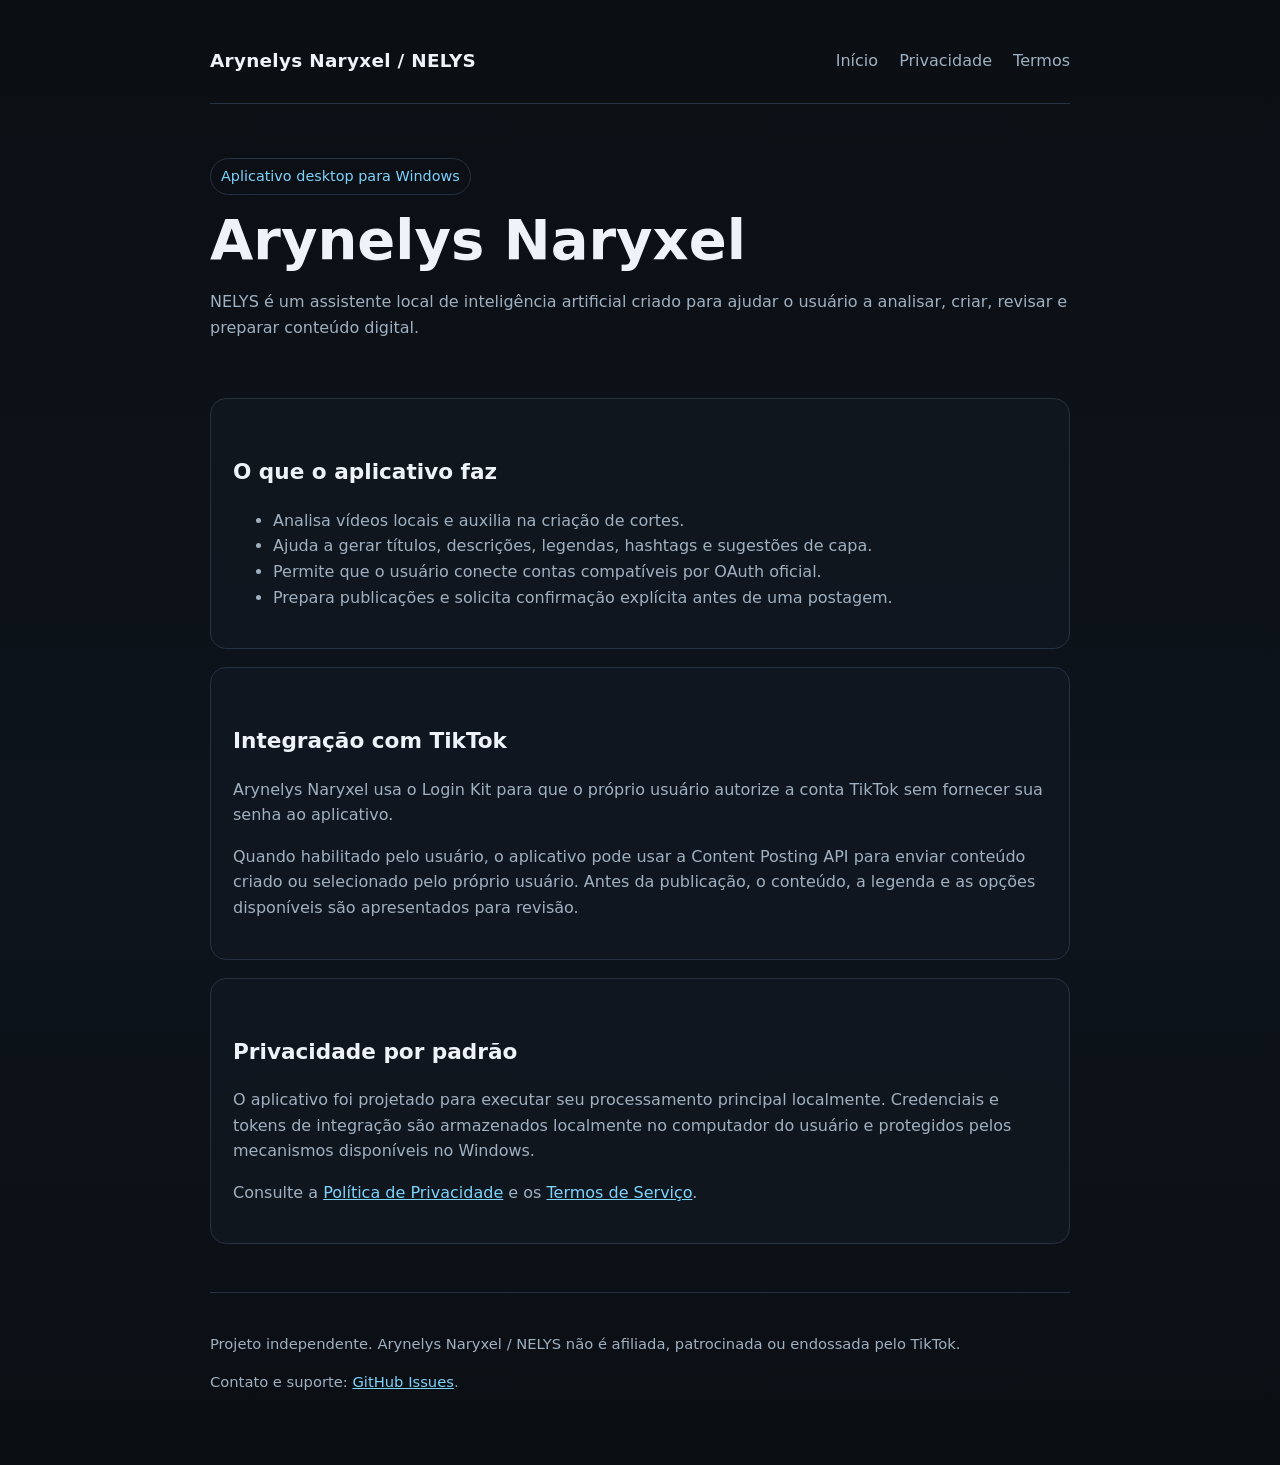
==== index.html @ c9e45aeb "Add files via upload" ====
<!doctype html>
<html lang="pt-BR">
<head>
<meta charset="utf-8">
<meta name="viewport" content="width=device-width,initial-scale=1">
<title>Arynelys Naryxel — NELYS</title>
<meta name="description" content="Arynelys Naryxel (NELYS) é um assistente local de IA para criação, revisão e publicação de conteúdo do próprio usuário.">

<style>
:root {
  color-scheme: dark;
  --bg:#0b0f14;
  --panel:#111821;
  --text:#edf3f8;
  --muted:#9fb0c0;
  --accent:#7dd3fc;
  --border:#263241;
}
*{box-sizing:border-box}
body{
  margin:0;
  font-family:system-ui,-apple-system,Segoe UI,Roboto,Arial,sans-serif;
  background:linear-gradient(180deg,#0b0f14,#0e141c 60%,#0b0f14);
  color:var(--text);
  line-height:1.6;
}
.wrap{max-width:900px;margin:0 auto;padding:32px 20px 56px}
header{
  display:flex;align-items:center;justify-content:space-between;gap:20px;
  padding:14px 0 28px;border-bottom:1px solid var(--border);
}
.brand{font-weight:800;font-size:1.15rem;letter-spacing:.3px}
nav a{color:var(--muted);text-decoration:none;margin-left:16px}
nav a:hover{color:var(--accent)}
.hero{padding:54px 0 24px}
h1{font-size:clamp(2rem,5vw,3.5rem);line-height:1.1;margin:0 0 18px}
h2{margin-top:34px;font-size:1.35rem}
p,li{color:var(--muted)}
.card{
  background:rgba(17,24,33,.78);
  border:1px solid var(--border);
  border-radius:16px;
  padding:22px;
  margin:18px 0;
}
.badge{
  display:inline-block;padding:6px 10px;border:1px solid var(--border);
  border-radius:999px;color:var(--accent);font-size:.9rem;margin-bottom:14px
}
a{color:var(--accent)}
footer{margin-top:48px;padding-top:24px;border-top:1px solid var(--border);color:var(--muted);font-size:.92rem}
code{background:#0a1118;border:1px solid var(--border);padding:.1em .35em;border-radius:6px;color:#d8f3ff}
</style>

</head>
<body>
<div class="wrap">

<header>
  <div class="brand">Arynelys Naryxel / NELYS</div>
  <nav>
    <a href="index.html">Início</a>
    <a href="privacy.html">Privacidade</a>
    <a href="terms.html">Termos</a>
  </nav>
</header>

<section class="hero">
  <span class="badge">Aplicativo desktop para Windows</span>
  <h1>Arynelys Naryxel</h1>
  <p>NELYS é um assistente local de inteligência artificial criado para ajudar o usuário a analisar, criar, revisar e preparar conteúdo digital.</p>
</section>

<div class="card">
  <h2>O que o aplicativo faz</h2>
  <ul>
    <li>Analisa vídeos locais e auxilia na criação de cortes.</li>
    <li>Ajuda a gerar títulos, descrições, legendas, hashtags e sugestões de capa.</li>
    <li>Permite que o usuário conecte contas compatíveis por OAuth oficial.</li>
    <li>Prepara publicações e solicita confirmação explícita antes de uma postagem.</li>
  </ul>
</div>

<div class="card">
  <h2>Integração com TikTok</h2>
  <p>Arynelys Naryxel usa o Login Kit para que o próprio usuário autorize a conta TikTok sem fornecer sua senha ao aplicativo.</p>
  <p>Quando habilitado pelo usuário, o aplicativo pode usar a Content Posting API para enviar conteúdo criado ou selecionado pelo próprio usuário. Antes da publicação, o conteúdo, a legenda e as opções disponíveis são apresentados para revisão.</p>
</div>

<div class="card">
  <h2>Privacidade por padrão</h2>
  <p>O aplicativo foi projetado para executar seu processamento principal localmente. Credenciais e tokens de integração são armazenados localmente no computador do usuário e protegidos pelos mecanismos disponíveis no Windows.</p>
  <p>Consulte a <a href="privacy.html">Política de Privacidade</a> e os <a href="terms.html">Termos de Serviço</a>.</p>
</div>

<footer>
  <p>Projeto independente. Arynelys Naryxel / NELYS não é afiliada, patrocinada ou endossada pelo TikTok.</p>
  <p>Contato e suporte: <a href="https://github.com/naryxelarynelys-stack/Arynelys-Naryxel/issues">GitHub Issues</a>.</p>
</footer>
</div>
</body>
</html>
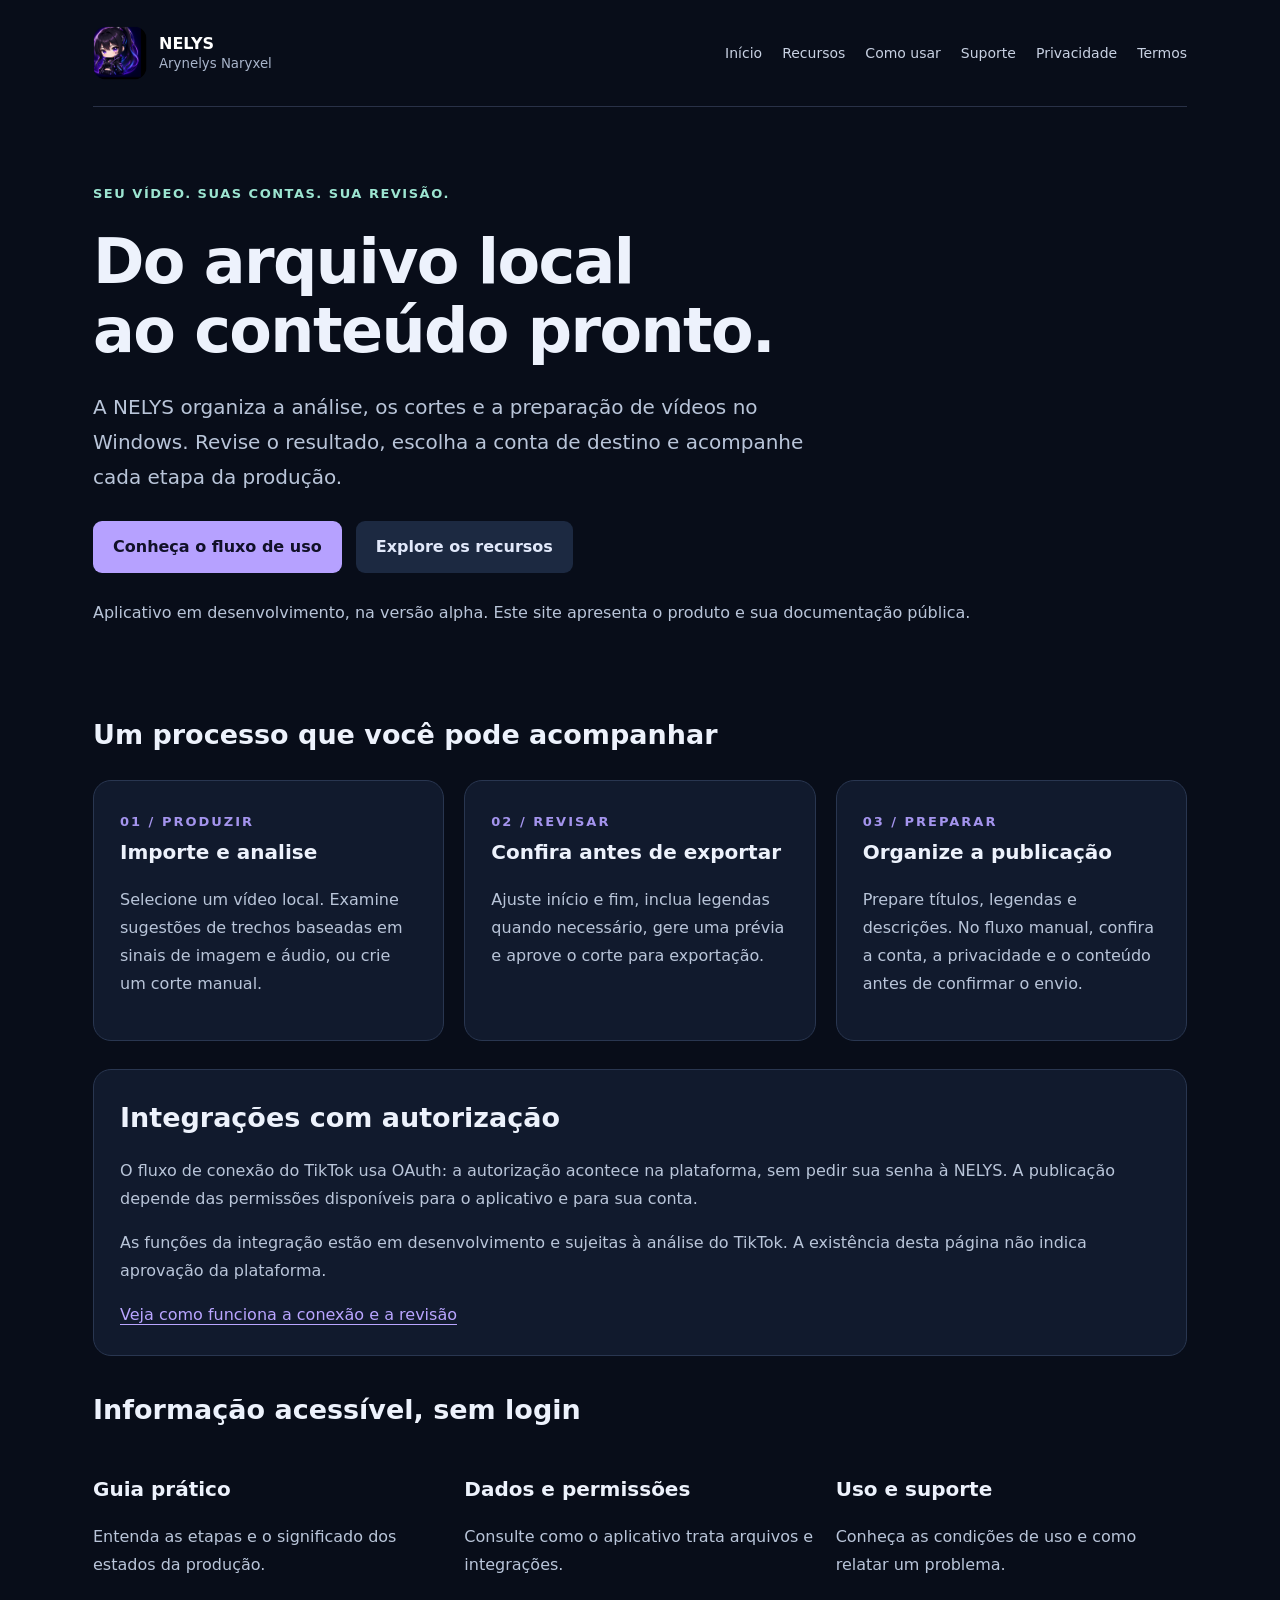
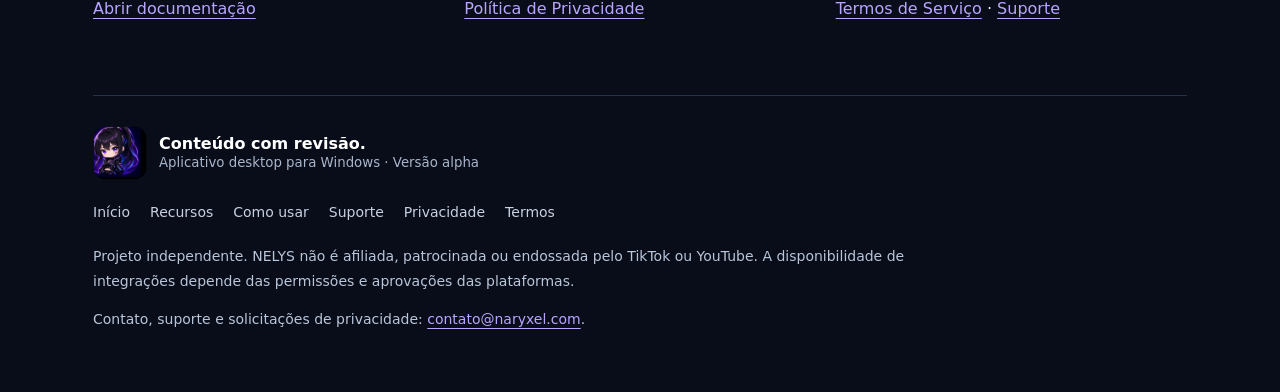
==== commit ee3415d7: "Add files via upload" ====
--- a/index.html
+++ b/index.html
@@ -1,102 +1 @@
-<!doctype html>
-<html lang="pt-BR">
-<head>
-<meta charset="utf-8">
-<meta name="viewport" content="width=device-width,initial-scale=1">
-<title>Arynelys Naryxel — NELYS</title>
-<meta name="description" content="Arynelys Naryxel (NELYS) é um assistente local de IA para criação, revisão e publicação de conteúdo do próprio usuário.">
-
-<style>
-:root {
-  color-scheme: dark;
-  --bg:#0b0f14;
-  --panel:#111821;
-  --text:#edf3f8;
-  --muted:#9fb0c0;
-  --accent:#7dd3fc;
-  --border:#263241;
-}
-*{box-sizing:border-box}
-body{
-  margin:0;
-  font-family:system-ui,-apple-system,Segoe UI,Roboto,Arial,sans-serif;
-  background:linear-gradient(180deg,#0b0f14,#0e141c 60%,#0b0f14);
-  color:var(--text);
-  line-height:1.6;
-}
-.wrap{max-width:900px;margin:0 auto;padding:32px 20px 56px}
-header{
-  display:flex;align-items:center;justify-content:space-between;gap:20px;
-  padding:14px 0 28px;border-bottom:1px solid var(--border);
-}
-.brand{font-weight:800;font-size:1.15rem;letter-spacing:.3px}
-nav a{color:var(--muted);text-decoration:none;margin-left:16px}
-nav a:hover{color:var(--accent)}
-.hero{padding:54px 0 24px}
-h1{font-size:clamp(2rem,5vw,3.5rem);line-height:1.1;margin:0 0 18px}
-h2{margin-top:34px;font-size:1.35rem}
-p,li{color:var(--muted)}
-.card{
-  background:rgba(17,24,33,.78);
-  border:1px solid var(--border);
-  border-radius:16px;
-  padding:22px;
-  margin:18px 0;
-}
-.badge{
-  display:inline-block;padding:6px 10px;border:1px solid var(--border);
-  border-radius:999px;color:var(--accent);font-size:.9rem;margin-bottom:14px
-}
-a{color:var(--accent)}
-footer{margin-top:48px;padding-top:24px;border-top:1px solid var(--border);color:var(--muted);font-size:.92rem}
-code{background:#0a1118;border:1px solid var(--border);padding:.1em .35em;border-radius:6px;color:#d8f3ff}
-</style>
-
-</head>
-<body>
-<div class="wrap">
-
-<header>
-  <div class="brand">Arynelys Naryxel / NELYS</div>
-  <nav>
-    <a href="index.html">Início</a>
-    <a href="privacy.html">Privacidade</a>
-    <a href="terms.html">Termos</a>
-  </nav>
-</header>
-
-<section class="hero">
-  <span class="badge">Aplicativo desktop para Windows</span>
-  <h1>Arynelys Naryxel</h1>
-  <p>NELYS é um assistente local de inteligência artificial criado para ajudar o usuário a analisar, criar, revisar e preparar conteúdo digital.</p>
-</section>
-
-<div class="card">
-  <h2>O que o aplicativo faz</h2>
-  <ul>
-    <li>Analisa vídeos locais e auxilia na criação de cortes.</li>
-    <li>Ajuda a gerar títulos, descrições, legendas, hashtags e sugestões de capa.</li>
-    <li>Permite que o usuário conecte contas compatíveis por OAuth oficial.</li>
-    <li>Prepara publicações e solicita confirmação explícita antes de uma postagem.</li>
-  </ul>
-</div>
-
-<div class="card">
-  <h2>Integração com TikTok</h2>
-  <p>Arynelys Naryxel usa o Login Kit para que o próprio usuário autorize a conta TikTok sem fornecer sua senha ao aplicativo.</p>
-  <p>Quando habilitado pelo usuário, o aplicativo pode usar a Content Posting API para enviar conteúdo criado ou selecionado pelo próprio usuário. Antes da publicação, o conteúdo, a legenda e as opções disponíveis são apresentados para revisão.</p>
-</div>
-
-<div class="card">
-  <h2>Privacidade por padrão</h2>
-  <p>O aplicativo foi projetado para executar seu processamento principal localmente. Credenciais e tokens de integração são armazenados localmente no computador do usuário e protegidos pelos mecanismos disponíveis no Windows.</p>
-  <p>Consulte a <a href="privacy.html">Política de Privacidade</a> e os <a href="terms.html">Termos de Serviço</a>.</p>
-</div>
-
-<footer>
-  <p>Projeto independente. Arynelys Naryxel / NELYS não é afiliada, patrocinada ou endossada pelo TikTok.</p>
-  <p>Contato e suporte: <a href="https://github.com/naryxelarynelys-stack/Arynelys-Naryxel/issues">GitHub Issues</a>.</p>
-</footer>
-</div>
-</body>
-</html>
+<!doctype html><html lang="pt-BR"><head><meta charset="utf-8"><meta name="viewport" content="width=device-width,initial-scale=1"><title>Crie, revise e prepare seus vídeos — Arynelys Naryxel / NELYS</title><meta name="description" content="Conheça a NELYS, aplicativo para Windows de análise de vídeos, revisão de cortes e preparação de conteúdo para redes sociais."><link rel="icon" href="./assets/nelys.png?v=20260911" type="image/png"><link rel="apple-touch-icon" href="./assets/nelys.png?v=20260911"><link rel="stylesheet" href="./assets/site.css"></head><body><a class="skip" href="#conteudo">Ir ao conteúdo</a><div class="wrap"><header><a class="brand" href="./"><img src="./assets/nelys.png?v=20260911" alt="Ícone do aplicativo NELYS" width="54" height="54"><span>NELYS<small>Arynelys Naryxel</small></span></a><nav aria-label="Navegação principal"><a href="./">Início</a><a href="./features/">Recursos</a><a href="./guide/">Como usar</a><a href="./support/">Suporte</a><a href="./privacy/">Privacidade</a><a href="./terms/">Termos</a></nav></header><main id="conteudo" class=""><section class="hero"><span class="eyebrow">Seu vídeo. Suas contas. Sua revisão.</span><h1>Do arquivo local<br>ao conteúdo pronto.</h1><p class="lead">A NELYS organiza a análise, os cortes e a preparação de vídeos no Windows. Revise o resultado, escolha a conta de destino e acompanhe cada etapa da produção.</p><div class="actions"><a class="button" href="guide/">Conheça o fluxo de uso</a><a class="button secondary" href="features/">Explore os recursos</a></div><p>Aplicativo em desenvolvimento, na versão alpha. Este site apresenta o produto e sua documentação pública.</p></section><section><h2>Um processo que você pode acompanhar</h2><div class="grid"><article class="card"><span class="step">01 / PRODUZIR</span><h3>Importe e analise</h3><p>Selecione um vídeo local. Examine sugestões de trechos baseadas em sinais de imagem e áudio, ou crie um corte manual.</p></article><article class="card"><span class="step">02 / REVISAR</span><h3>Confira antes de exportar</h3><p>Ajuste início e fim, inclua legendas quando necessário, gere uma prévia e aprove o corte para exportação.</p></article><article class="card"><span class="step">03 / PREPARAR</span><h3>Organize a publicação</h3><p>Prepare títulos, legendas e descrições. No fluxo manual, confira a conta, a privacidade e o conteúdo antes de confirmar o envio.</p></article></div></section><section class="card"><h2>Integrações com autorização</h2><p>O fluxo de conexão do TikTok usa OAuth: a autorização acontece na plataforma, sem pedir sua senha à NELYS. A publicação depende das permissões disponíveis para o aplicativo e para sua conta.</p><p>As funções da integração estão em desenvolvimento e sujeitas à análise do TikTok. A existência desta página não indica aprovação da plataforma.</p><a href="guide/#tiktok">Veja como funciona a conexão e a revisão</a></section><section><h2>Informação acessível, sem login</h2><div class="grid"><article><h3>Guia prático</h3><p>Entenda as etapas e o significado dos estados da produção.</p><a href="guide/">Abrir documentação</a></article><article><h3>Dados e permissões</h3><p>Consulte como o aplicativo trata arquivos e integrações.</p><a href="privacy/">Política de Privacidade</a></article><article><h3>Uso e suporte</h3><p>Conheça as condições de uso e como relatar um problema.</p><a href="terms/">Termos de Serviço</a> · <a href="support/">Suporte</a></article></div></section></main><footer><a class="brand" href="./"><img src="./assets/nelys.png?v=20260911" alt="NELYS" width="54" height="54"><span>Conteúdo com revisão.<small>Aplicativo desktop para Windows · Versão alpha</small></span></a><nav aria-label="Links do rodapé"><a href="./">Início</a><a href="./features/">Recursos</a><a href="./guide/">Como usar</a><a href="./support/">Suporte</a><a href="./privacy/">Privacidade</a><a href="./terms/">Termos</a></nav><p>Projeto independente. NELYS não é afiliada, patrocinada ou endossada pelo TikTok ou YouTube. A disponibilidade de integrações depende das permissões e aprovações das plataformas.</p><p>Contato, suporte e solicitações de privacidade: <a href="mailto:contato@naryxel.com">contato@naryxel.com</a>.</p></footer></div></body></html>
--- a/assets/site.css
+++ b/assets/site.css
@@ -0,0 +1 @@
+*{box-sizing:border-box}html{color-scheme:dark;scroll-behavior:smooth}body{margin:0;background:#080d19;color:#edf2fc;font:16px/1.75 system-ui,sans-serif}a{color:#b9a5ff;text-underline-offset:4px}a:focus-visible,summary:focus-visible{outline:3px solid #99eed8;outline-offset:5px}.wrap{max-width:1150px;margin:auto;padding:0 28px}header{display:flex;align-items:center;justify-content:space-between;gap:24px;padding:26px 0;border-bottom:1px solid #293147}.brand{display:flex;align-items:center;gap:12px;color:#fff;text-decoration:none;font-weight:750;line-height:1.35}.brand img{width:54px;height:54px;border-radius:14px}.brand small{display:block;color:#a9b5cb;font-weight:400}nav{display:flex;flex-wrap:wrap;gap:10px 20px}nav a{color:#c8d1e2;font-size:14px;text-decoration:none}nav a:hover{color:#c4b4ff}main{padding-bottom:44px}.hero{padding:72px 0 38px;max-width:900px}.badge,.eyebrow{color:#9ce5d1;font-size:13px;font-weight:700;letter-spacing:1.5px;text-transform:uppercase}h1{font-size:clamp(32px,5vw,62px);line-height:1.12;letter-spacing:-1.6px;margin:20px 0 24px}h2{font-size:27px;line-height:1.3;margin-top:36px}h3{font-size:20px;line-height:1.35}p,li{color:#b9c5d9}.lead{font-size:20px;max-width:740px}.grid{display:grid;grid-template-columns:repeat(3,1fr);gap:20px;margin:28px 0}.card{background:#111a2d;border:1px solid #293650;border-radius:18px;padding:26px}.card h2,.card h3{margin-top:4px}.actions{display:flex;flex-wrap:wrap;gap:14px;margin:26px 0}.button{display:inline-block;background:#b6a1ff;color:#111128;padding:12px 20px;border-radius:9px;font-weight:750;text-decoration:none}.button.secondary{background:#1c2941;color:#e1e8fa}.step{color:#a494ed;font-size:13px;letter-spacing:2px;font-weight:800}.note{border-left:3px solid #92dbc8;padding:8px 22px;background:#10222b;margin:28px 0}.legal{max-width:850px}.legal h1{font-size:44px}footer{padding:30px 0 46px;border-top:1px solid #293147}footer p{font-size:14px;max-width:880px}footer nav{margin:20px 0}details{padding:20px 0;border-bottom:1px solid #293147}summary{font-weight:650;cursor:pointer}ol li{padding:6px 0}.skip{position:absolute;top:-100px}.skip:focus{top:0;background:#111;padding:10px;z-index:2}@media(max-width:800px){header{align-items:flex-start;flex-direction:column}.grid{grid-template-columns:1fr}.hero{padding-top:42px}.wrap{padding:0 20px}nav{gap:10px 16px}.lead{font-size:18px}}
